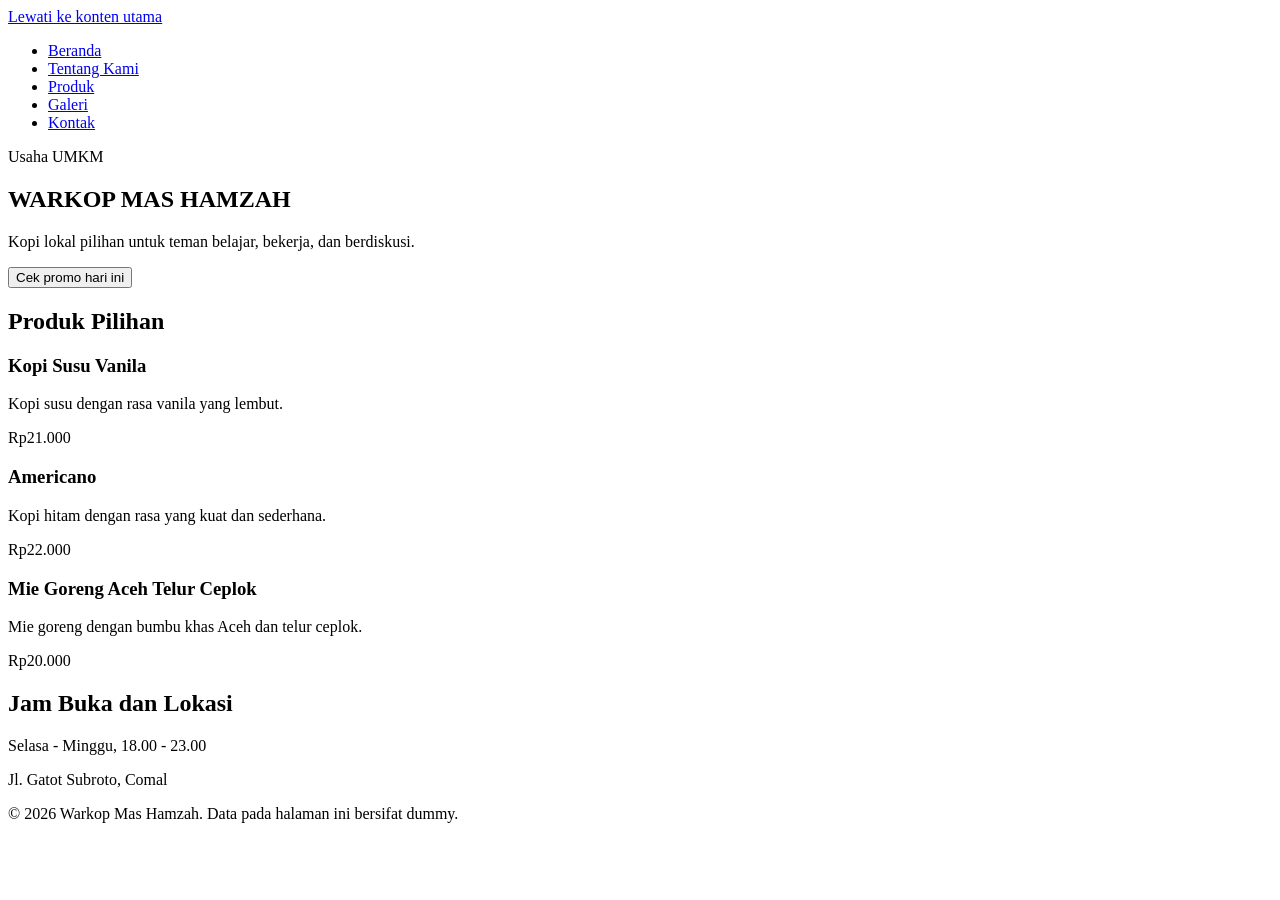
==== index.html @ b63a3e4b "feat: tambah form kontak aksesibel dan preview" ====
<!doctype html>
<html lang="id">
  <head>
    <meta charset="utf-8" />
    <meta name="viewport" content="width=device-width, initial-scale=1" />
    <title>Warkop Mas Hamzah - Website UMKM</title>
    <link rel="stylesheet" href="css/style.css" />
    <script src="js/script.js" defer></script>
  </head>

  <body>
    <a class="skip-link" href="#konten">Lewati ke konten utama</a>

    <header class="site-header">
      <nav class="nav" aria-label="Navigasi utama">
        <ul>
          <li><a href="index.html" aria-current="page">Beranda</a></li>
          <li><a href="tentang.html">Tentang Kami</a></li>
          <li><a href="produk.html">Produk</a></li>
          <li><a href="galeri.html">Galeri</a></li>
          <li><a href="kontak.html">Kontak</a></li>
        </ul>
      </nav>
    </header>

    <main id="konten" class="page">
      <section class="hero">
        <p class="eyebrow">Usaha UMKM</p>
        <h1>WARKOP MAS HAMZAH</h1>
        <p>Kopi lokal pilihan untuk teman belajar, bekerja, dan berdiskusi.</p>

        <button id="promoButton" type="button">Cek promo hari ini</button>
      </section>

      <section>
        <h2>Produk Pilihan</h2>

        <div class="produk-list">
          <article class="product-card">
            <h3>Kopi Susu Vanila</h3>
            <p>Kopi susu dengan rasa vanila yang lembut.</p>
            <p class="price">Rp21.000</p>
          </article>

          <article class="product-card">
            <h3>Americano</h3>
            <p>Kopi hitam dengan rasa yang kuat dan sederhana.</p>
            <p class="price">Rp22.000</p>
          </article>

          <article class="product-card">
            <h3>Mie Goreng Aceh Telur Ceplok</h3>
            <p>Mie goreng dengan bumbu khas Aceh dan telur ceplok.</p>
            <p class="price">Rp20.000</p>
          </article>
        </div>
      </section>

      <section>
        <h2>Jam Buka dan Lokasi</h2>
        <p>Selasa - Minggu, 18.00 - 23.00</p>
        <p>Jl. Gatot Subroto, Comal</p>
      </section>
    </main>

    <footer class="site-footer">
      <p>&copy; 2026 Warkop Mas Hamzah. Data pada halaman ini bersifat dummy.</p>
    </footer>
  </body>
</html>
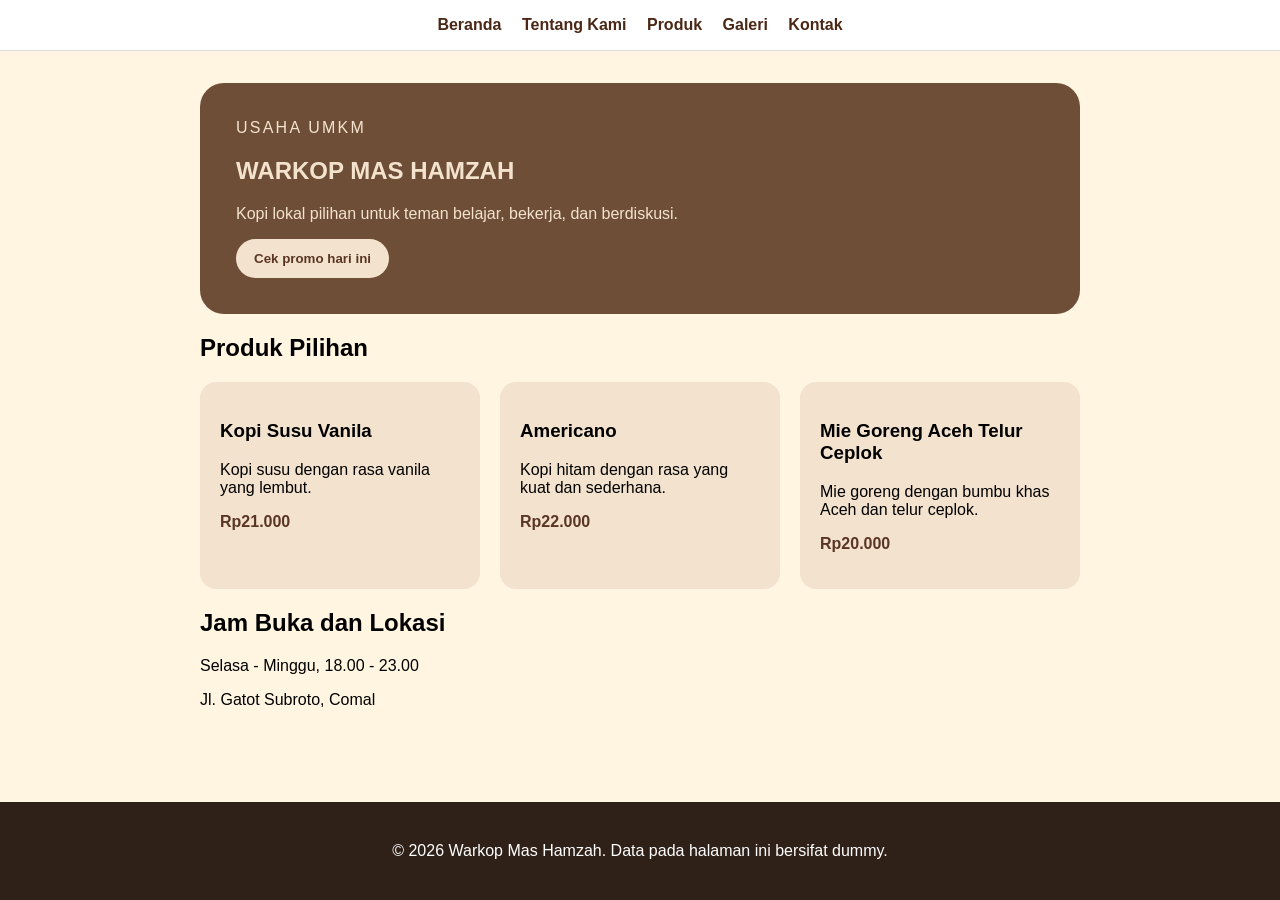
==== commit e991276b: "fix path CSS dan JS" ====
--- a/index.html
+++ b/index.html
@@ -4,8 +4,8 @@
     <meta charset="utf-8" />
     <meta name="viewport" content="width=device-width, initial-scale=1" />
     <title>Warkop Mas Hamzah - Website UMKM</title>
-    <link rel="stylesheet" href="css/style.css" />
-    <script src="js/script.js" defer></script>
+    <link rel="stylesheet" href="CSS/style.css" />
+    <script src="JS/script.js" defer></script>
   </head>
 
   <body>
--- a/CSS/style.css
+++ b/CSS/style.css
@@ -0,0 +1,241 @@
+body {
+  min-height: 100vh;
+  margin: 0;
+  color: #000000;
+  background: #FFF5E1;
+  font-family: Arial, sans-serif;
+  display: flex;
+  flex-direction: column;
+}
+
+.page {
+  flex: 1;
+  max-width: 920px;
+  width: 100%;
+  box-sizing: border-box;
+  margin: 0 auto;
+  padding: 32px 20px;
+}
+
+.hero {
+  padding: 36px;
+  color: #F3E3CE;
+  background: #6F4E37;
+  border-radius: 24px;
+}
+
+.eyebrow {
+  margin: 0 0 8px;
+  letter-spacing: 0.14em;
+  text-transform: uppercase;
+}
+
+button {
+  padding: 12px 18px;
+  color: #5A3525;
+  font-weight: 700;
+  cursor: pointer;
+  background: #F3E3CE;
+  border: 0;
+  border-radius: 999px;
+}
+
+.skip-link {
+  position: absolute;
+  top: 8px;
+  left: -9999px;
+  padding: 8px 12px;
+  color: white;
+  background: #2F2118;
+  text-decoration: none;
+}
+
+.skip-link:focus {
+  left: 8px;
+}
+
+.site-header {
+  padding: 16px 20px;
+  background: white;
+  border-bottom: 1px solid #DCDCDC;
+}
+
+.nav {
+  max-width: 920px;
+  margin: 0 auto;
+}
+
+.nav ul {
+  padding: 0;
+  margin: 0;
+  text-align: center;
+  list-style: none;
+}
+
+.nav li {
+  display: inline-block;
+  margin: 0 8px;
+}
+
+.nav a {
+  color: #4B2715;
+  font-weight: 700;
+  text-decoration: none;
+}
+
+.nav a:hover {
+  text-decoration: underline;
+}
+
+.nav a[aria-current="page"] {
+  font-weight: 800;
+}
+
+.produk-list {
+  display: flex;
+  flex-wrap: wrap;
+  gap: 20px;
+  margin-top: 20px;
+}
+
+.product-card {
+  flex: 1;
+  min-width: 200px;
+  padding: 20px;
+  background: #F3E3CE;
+  border-radius: 16px;
+}
+
+.price {
+  color: #5A3525;
+  font-weight: 700;
+}
+
+img {
+  display: block;
+  max-width: 100%;
+  height: auto;
+  border-radius: 16px;
+}
+
+figure {
+  margin: 0 0 24px;
+}
+
+figcaption {
+  margin-top: 8px;
+  color: #6B5B52;
+}
+
+table {
+  width: 100%;
+  border-collapse: collapse;
+}
+
+caption {
+  margin-bottom: 8px;
+  font-weight: 700;
+  text-align: left;
+}
+
+th,
+td {
+  padding: 10px;
+  text-align: left;
+  border: 1px solid #DCCBBC;
+}
+
+a:focus-visible,
+button:focus-visible {
+  outline: 3px solid #2563EB;
+  outline-offset: 3px;
+}
+
+.site-footer {
+  padding: 24px 20px;
+  color: white;
+  text-align: center;
+  background: #2F2118;
+}
+
+/* P04 - Form */
+
+form {
+  margin-top: 24px;
+}
+
+.field {
+  margin-bottom: 16px;
+}
+
+.field label {
+  display: block;
+  margin-bottom: 6px;
+  color: #4B2715;
+  font-weight: 700;
+}
+
+input,
+select,
+textarea {
+  box-sizing: border-box;
+  width: 100%;
+  padding: 12px;
+  color: #2F2118;
+  font: inherit;
+  background: #FFFFFF;
+  border: 2px solid #DCCBBC;
+  border-radius: 8px;
+}
+
+textarea {
+  resize: vertical;
+}
+
+fieldset {
+  margin: 0 0 16px;
+  padding: 16px;
+  border: 2px solid #DCCBBC;
+  border-radius: 12px;
+}
+
+legend {
+  padding: 0 8px;
+  color: #4B2715;
+  font-weight: 700;
+}
+
+fieldset label {
+  display: block;
+  margin: 10px 0;
+}
+
+fieldset input[type="radio"] {
+  width: auto;
+  margin-right: 8px;
+}
+
+form button {
+  margin-top: 4px;
+}
+
+.preview-section {
+  margin-top: 32px;
+}
+
+#preview-form {
+  padding: 16px;
+  overflow-x: auto;
+  white-space: pre-wrap;
+  color: #2F2118;
+  background: #FFFFFF;
+  border: 1px solid #DCCBBC;
+  border-radius: 12px;
+}
+
+input:focus-visible,
+select:focus-visible,
+textarea:focus-visible {
+  outline: 3px solid #2563EB;
+  outline-offset: 3px;
+}
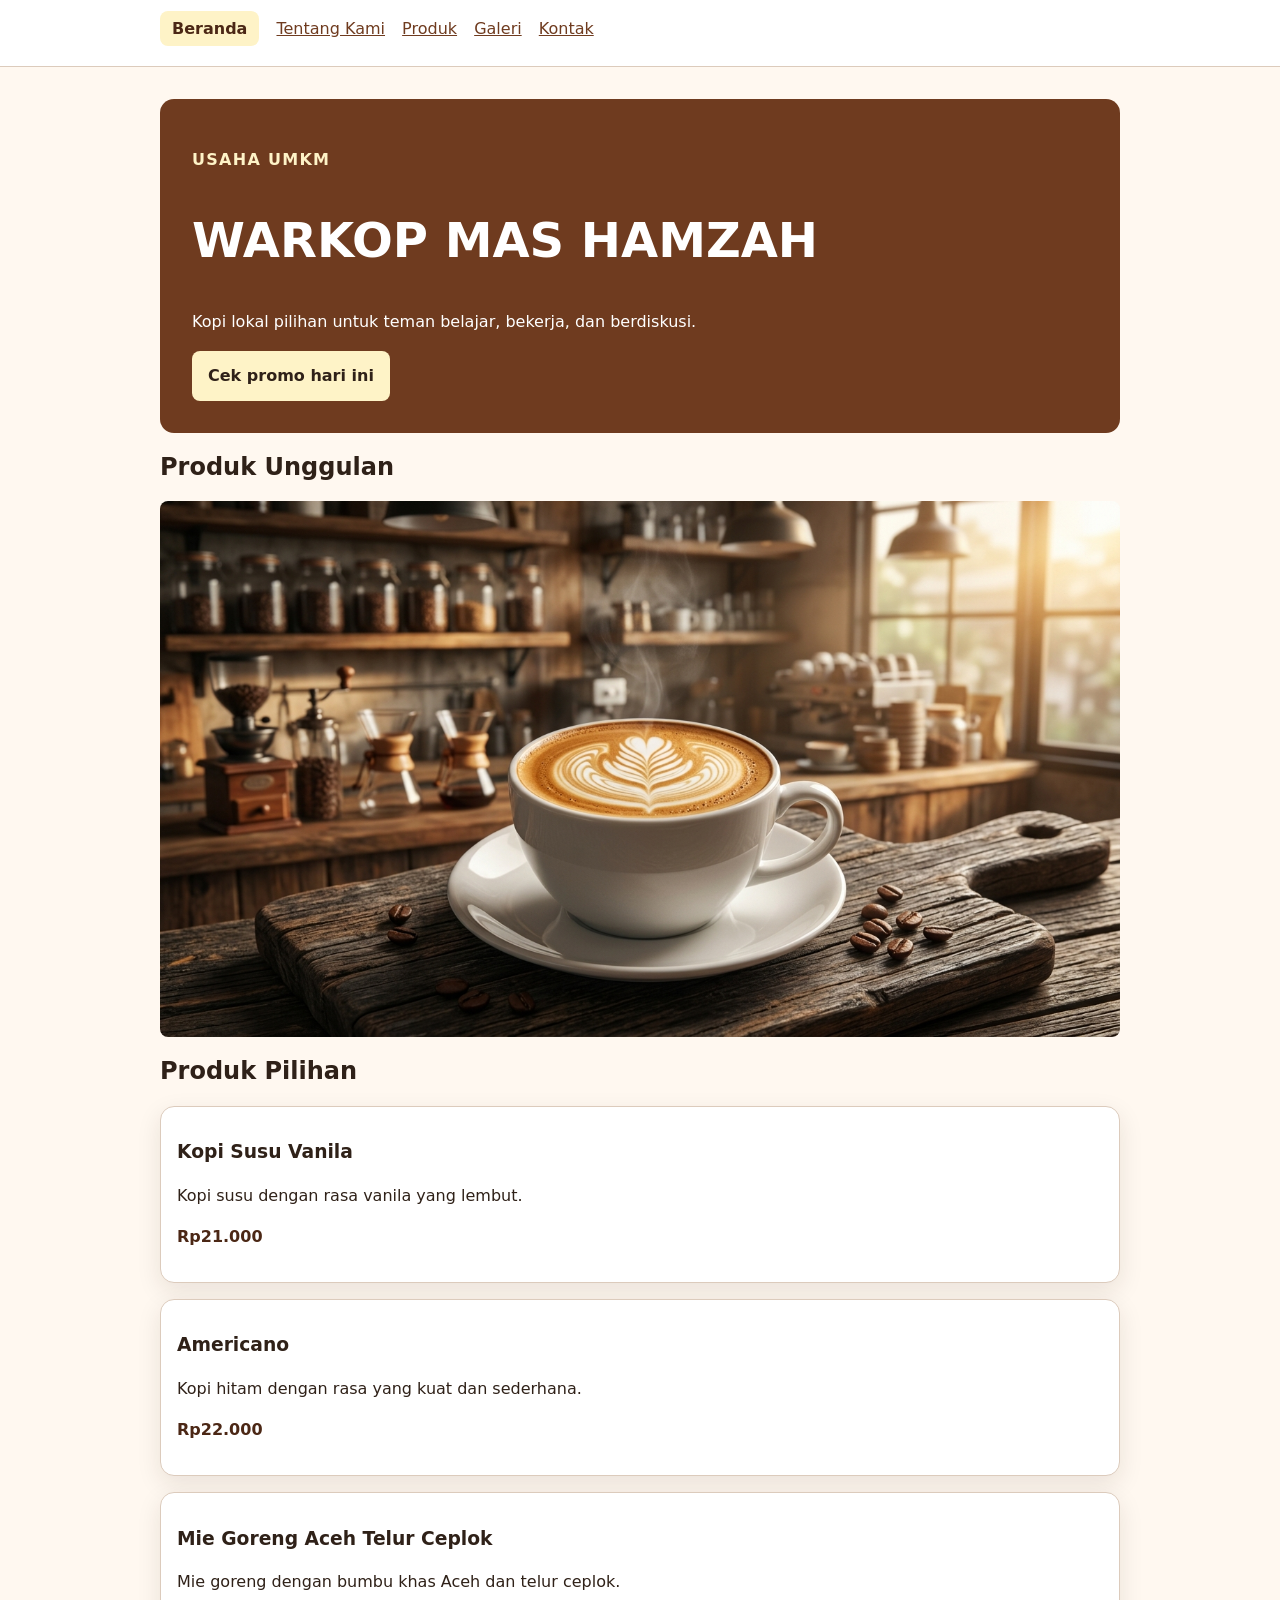
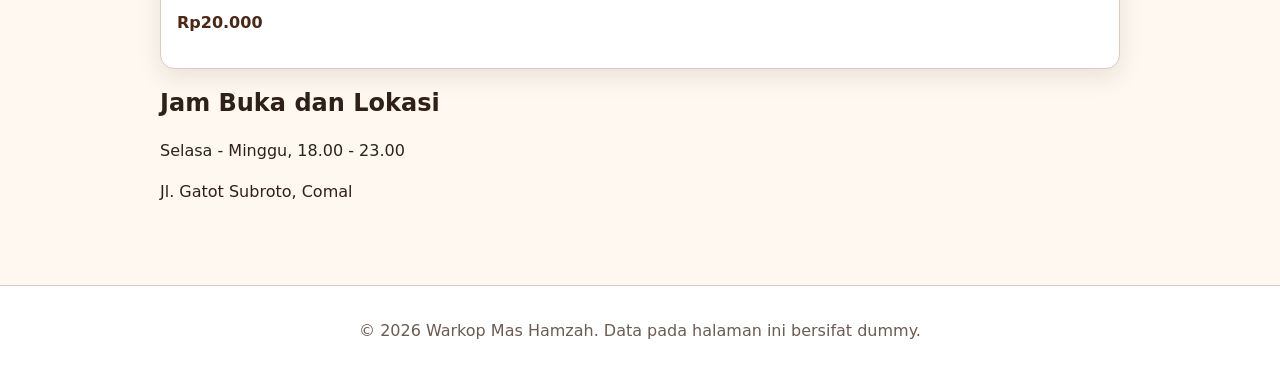
==== commit ab536ebf: "fix: tambah gambar produk yang hilang di beranda" ====
--- a/index.html
+++ b/index.html
@@ -31,6 +31,15 @@
 
         <button id="promoButton" type="button">Cek promo hari ini</button>
       </section>
+
+            <!-- Produk Unggulan -->
+      <section aria-labelledby="produk-title">
+        <h2 id="produk-title">Produk Unggulan</h2>
+
+        <img
+          src="assets/images/kopi.jpg"
+          alt="Etalase Kopi Mas Hamzah berisi beberapa kemasan kopi"
+        />
 
       <section>
         <h2>Produk Pilihan</h2>
--- a/CSS/style.css
+++ b/CSS/style.css
@@ -1,241 +1,283 @@
+:root {
+  --color-primary: #6f3b1f;
+  --color-primary-strong: #4b2715;
+  --color-text: #2f2118;
+  --color-muted: #6b5b52;
+  --color-surface: #ffffff;
+  --color-surface-soft: #fff8f0;
+  --color-border: #dccbbc;
+  --color-focus: #1d4ed8;
+  --color-highlight: #fef3c7;
+  --color-highlight-strong: #fde68a;
+
+  --space-1: 0.5rem;
+  --space-2: 0.75rem;
+  --space-3: 1rem;
+  --space-4: 1.5rem;
+  --space-5: 2rem;
+
+  --radius-sm: 0.5rem;
+  --radius-md: 0.875rem;
+
+  --shadow-card: 0 0.5rem 1.5rem rgb(47 33 24 / 0.1);
+}
+
+*,
+*::before,
+*::after {
+  box-sizing: border-box;
+}
+
+html {
+  color-scheme: light;
+}
+
 body {
-  min-height: 100vh;
   margin: 0;
-  color: #000000;
-  background: #FFF5E1;
-  font-family: Arial, sans-serif;
-  display: flex;
-  flex-direction: column;
-}
-
-.page {
-  flex: 1;
-  max-width: 920px;
-  width: 100%;
-  box-sizing: border-box;
-  margin: 0 auto;
-  padding: 32px 20px;
-}
-
-.hero {
-  padding: 36px;
-  color: #F3E3CE;
-  background: #6F4E37;
-  border-radius: 24px;
-}
-
-.eyebrow {
-  margin: 0 0 8px;
-  letter-spacing: 0.14em;
-  text-transform: uppercase;
-}
-
-button {
-  padding: 12px 18px;
-  color: #5A3525;
-  font-weight: 700;
-  cursor: pointer;
-  background: #F3E3CE;
-  border: 0;
-  border-radius: 999px;
-}
-
-.skip-link {
-  position: absolute;
-  top: 8px;
-  left: -9999px;
-  padding: 8px 12px;
-  color: white;
-  background: #2F2118;
-  text-decoration: none;
-}
-
-.skip-link:focus {
-  left: 8px;
-}
-
-.site-header {
-  padding: 16px 20px;
-  background: white;
-  border-bottom: 1px solid #DCDCDC;
-}
-
-.nav {
-  max-width: 920px;
-  margin: 0 auto;
-}
-
-.nav ul {
-  padding: 0;
-  margin: 0;
-  text-align: center;
-  list-style: none;
-}
-
-.nav li {
-  display: inline-block;
-  margin: 0 8px;
-}
-
-.nav a {
-  color: #4B2715;
-  font-weight: 700;
-  text-decoration: none;
-}
-
-.nav a:hover {
-  text-decoration: underline;
-}
-
-.nav a[aria-current="page"] {
-  font-weight: 800;
-}
-
-.produk-list {
-  display: flex;
-  flex-wrap: wrap;
-  gap: 20px;
-  margin-top: 20px;
-}
-
-.product-card {
-  flex: 1;
-  min-width: 200px;
-  padding: 20px;
-  background: #F3E3CE;
-  border-radius: 16px;
-}
-
-.price {
-  color: #5A3525;
-  font-weight: 700;
+  color: var(--color-text);
+  background: var(--color-surface-soft);
+  font-family: system-ui, -apple-system, BlinkMacSystemFont, "Segoe UI", sans-serif;
+  font-size: 1rem;
+  line-height: 1.6;
 }
 
 img {
   display: block;
   max-width: 100%;
   height: auto;
-  border-radius: 16px;
+  border-radius: var(--radius-sm);
+}
+
+a {
+  color: var(--color-primary);
+}
+
+a:hover {
+  color: var(--color-primary-strong);
+}
+
+:focus-visible {
+  outline: 3px solid var(--color-focus);
+  outline-offset: 3px;
+}
+
+.skip-link {
+  position: absolute;
+  top: -5rem;
+  left: var(--space-3);
+  padding: var(--space-2) var(--space-3);
+  color: var(--color-surface);
+  background: var(--color-text);
+}
+
+.skip-link:focus {
+  top: var(--space-3);
+}
+
+.site-header,
+.site-footer {
+  padding: var(--space-3) var(--space-4);
+  background: var(--color-surface);
+  border-bottom: 1px solid var(--color-border);
+}
+
+.site-footer {
+  margin-top: var(--space-5);
+  color: var(--color-muted);
+  text-align: center;
+  border-top: 1px solid var(--color-border);
+  border-bottom: 0;
+}
+
+.nav,
+.page {
+  width: min(100% - 2rem, 60rem);
+  margin-inline: auto;
+}
+
+.nav ul {
+  padding: 0;
+  margin: 0;
+  list-style: none;
+}
+
+.nav li {
+  display: inline-block;
+  margin: 0 var(--space-2) var(--space-1) 0;
+}
+
+.nav a[aria-current="page"] {
+  padding: var(--space-1) var(--space-2);
+  color: var(--color-primary-strong);
+  font-weight: 700;
+  text-decoration: none;
+  background: var(--color-highlight);
+  border-radius: var(--radius-sm);
+}
+
+.page {
+  padding-block: var(--space-5);
+}
+
+.hero {
+  padding: var(--space-5);
+  color: var(--color-surface);
+  background: var(--color-primary);
+  border-radius: var(--radius-md);
+}
+
+h1,
+h2,
+h3 {
+  line-height: 1.2;
+  text-wrap: balance;
+}
+
+h1 {
+  font-size: clamp(2rem, 6vw, 3rem);
+}
+
+.page p,
+.page li {
+  max-width: 68ch;
+}
+
+.eyebrow {
+  color: var(--color-primary);
+  font-weight: 800;
+  letter-spacing: 0.08em;
+  text-transform: uppercase;
+}
+
+.hero .eyebrow {
+  color: var(--color-highlight);
+}
+
+.price {
+  color: var(--color-primary-strong);
+  font-weight: 800;
+}
+
+button {
+  display: inline-block;
+  padding: var(--space-2) var(--space-3);
+  color: var(--color-surface);
+  font: inherit;
+  font-weight: 700;
+  text-decoration: none;
+  cursor: pointer;
+  background: var(--color-primary);
+  border: 0;
+  border-radius: var(--radius-sm);
+}
+
+button:hover {
+  color: var(--color-surface);
+  background: var(--color-primary-strong);
+}
+
+.hero button {
+  color: var(--color-text);
+  background: var(--color-highlight);
+}
+
+.hero button:hover {
+  color: var(--color-text);
+  background: var(--color-highlight-strong);
+}
+
+.product-card,
+.media-card,
+table,
+form {
+  margin-block: var(--space-3);
+  padding: var(--space-3);
+  background: var(--color-surface);
+  border: 1px solid var(--color-border);
+  border-radius: var(--radius-md);
+  box-shadow: var(--shadow-card);
 }
 
 figure {
-  margin: 0 0 24px;
-}
-
-figcaption {
-  margin-top: 8px;
-  color: #6B5B52;
+  margin-inline: 0;
+}
+
+figcaption,
+caption {
+  color: var(--color-muted);
 }
 
 table {
   width: 100%;
   border-collapse: collapse;
+  border-radius: 0;
 }
 
 caption {
-  margin-bottom: 8px;
+  margin-bottom: var(--space-2);
   font-weight: 700;
   text-align: left;
 }
 
 th,
 td {
-  padding: 10px;
+  padding: var(--space-2);
   text-align: left;
-  border: 1px solid #DCCBBC;
-}
-
-a:focus-visible,
-button:focus-visible {
-  outline: 3px solid #2563EB;
-  outline-offset: 3px;
-}
-
-.site-footer {
-  padding: 24px 20px;
-  color: white;
-  text-align: center;
-  background: #2F2118;
-}
-
-/* P04 - Form */
-
-form {
-  margin-top: 24px;
+  border: 1px solid var(--color-border);
+}
+
+th {
+  background: var(--color-surface-soft);
 }
 
 .field {
-  margin-bottom: 16px;
-}
-
-.field label {
+  margin-bottom: var(--space-3);
+}
+
+.field label,
+legend {
   display: block;
-  margin-bottom: 6px;
-  color: #4B2715;
-  font-weight: 700;
-}
-
-input,
-select,
-textarea {
-  box-sizing: border-box;
+  margin-bottom: var(--space-1);
+  font-weight: 700;
+}
+
+.field input,
+.field select,
+.field textarea {
   width: 100%;
-  padding: 12px;
-  color: #2F2118;
+  padding: var(--space-2);
+  color: inherit;
   font: inherit;
-  background: #FFFFFF;
-  border: 2px solid #DCCBBC;
-  border-radius: 8px;
-}
-
-textarea {
-  resize: vertical;
+  background: var(--color-surface);
+  border: 1px solid var(--color-border);
+  border-radius: var(--radius-sm);
+}
+
+input[type="radio"],
+input[type="checkbox"] {
+  width: auto;
 }
 
 fieldset {
-  margin: 0 0 16px;
-  padding: 16px;
-  border: 2px solid #DCCBBC;
-  border-radius: 12px;
-}
-
-legend {
-  padding: 0 8px;
-  color: #4B2715;
-  font-weight: 700;
+  margin: 0 0 var(--space-3);
+  padding: var(--space-3);
+  border: 1px solid var(--color-border);
+  border-radius: var(--radius-sm);
 }
 
 fieldset label {
   display: block;
-  margin: 10px 0;
-}
-
-fieldset input[type="radio"] {
-  width: auto;
-  margin-right: 8px;
-}
-
-form button {
-  margin-top: 4px;
-}
-
-.preview-section {
-  margin-top: 32px;
+  margin: var(--space-1) 0;
+}
+
+audio {
+  max-width: 100%;
 }
 
 #preview-form {
-  padding: 16px;
-  overflow-x: auto;
+  padding: var(--space-3);
   white-space: pre-wrap;
-  color: #2F2118;
-  background: #FFFFFF;
-  border: 1px solid #DCCBBC;
-  border-radius: 12px;
-}
-
-input:focus-visible,
-select:focus-visible,
-textarea:focus-visible {
-  outline: 3px solid #2563EB;
-  outline-offset: 3px;
+  background: var(--color-surface);
+  border: 1px solid var(--color-border);
+  border-radius: var(--radius-sm);
 }
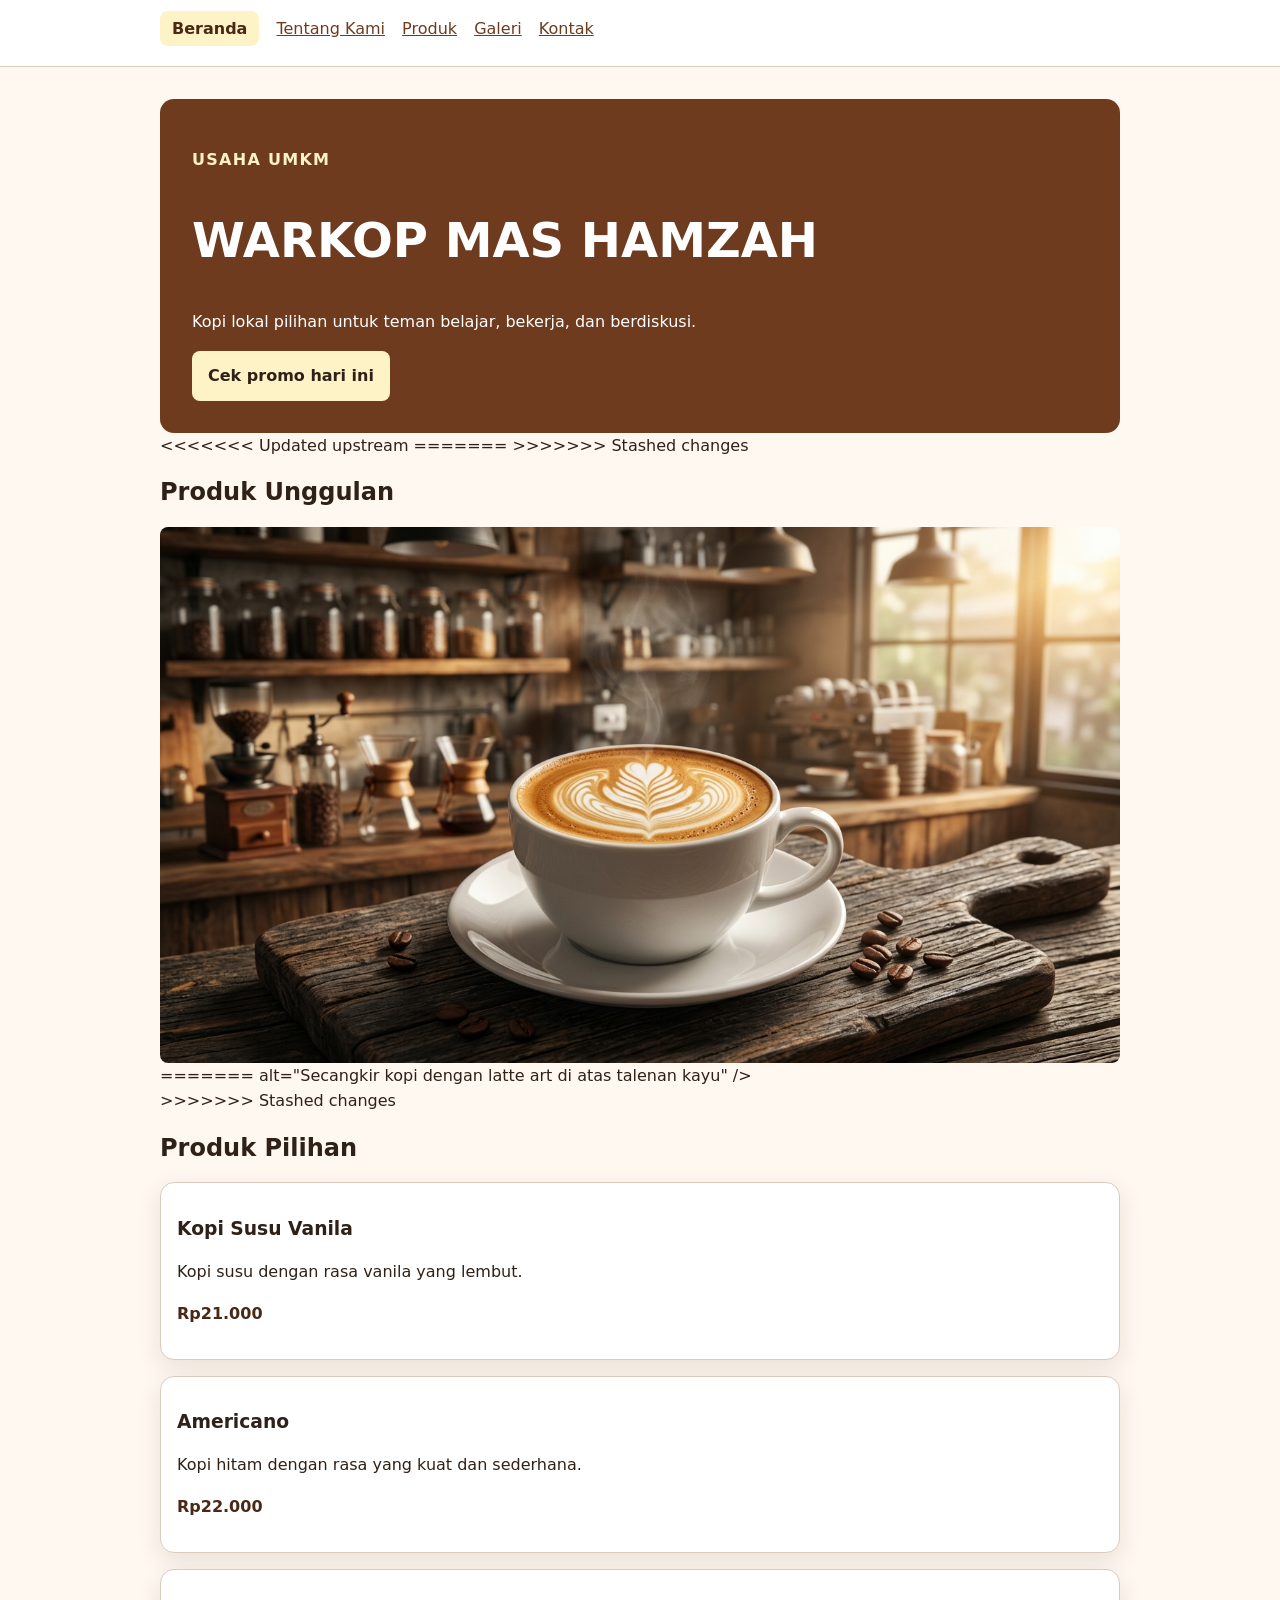
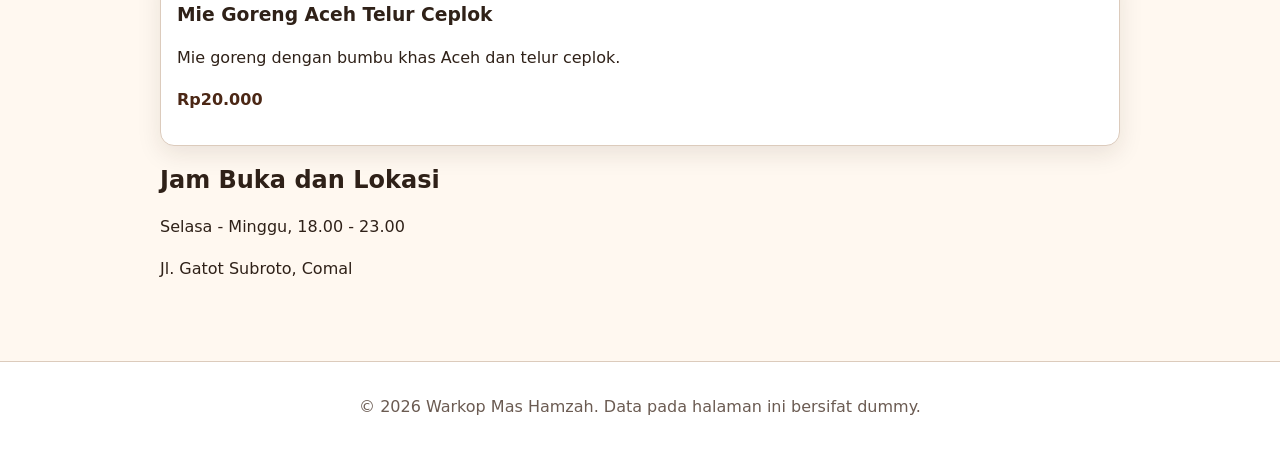
==== commit 8c28655b: "fix: tutup tag section produk unggulan" ====
--- a/index.html
+++ b/index.html
@@ -32,14 +32,24 @@
         <button id="promoButton" type="button">Cek promo hari ini</button>
       </section>
 
+<<<<<<< Updated upstream
             <!-- Produk Unggulan -->
+=======
+      <!-- Produk Unggulan -->
+>>>>>>> Stashed changes
       <section aria-labelledby="produk-title">
         <h2 id="produk-title">Produk Unggulan</h2>
 
         <img
           src="assets/images/kopi.jpg"
+<<<<<<< Updated upstream
           alt="Etalase Kopi Mas Hamzah berisi beberapa kemasan kopi"
         />
+=======
+          alt="Secangkir kopi dengan latte art di atas talenan kayu"
+        />
+      </section>
+>>>>>>> Stashed changes
 
       <section>
         <h2>Produk Pilihan</h2>
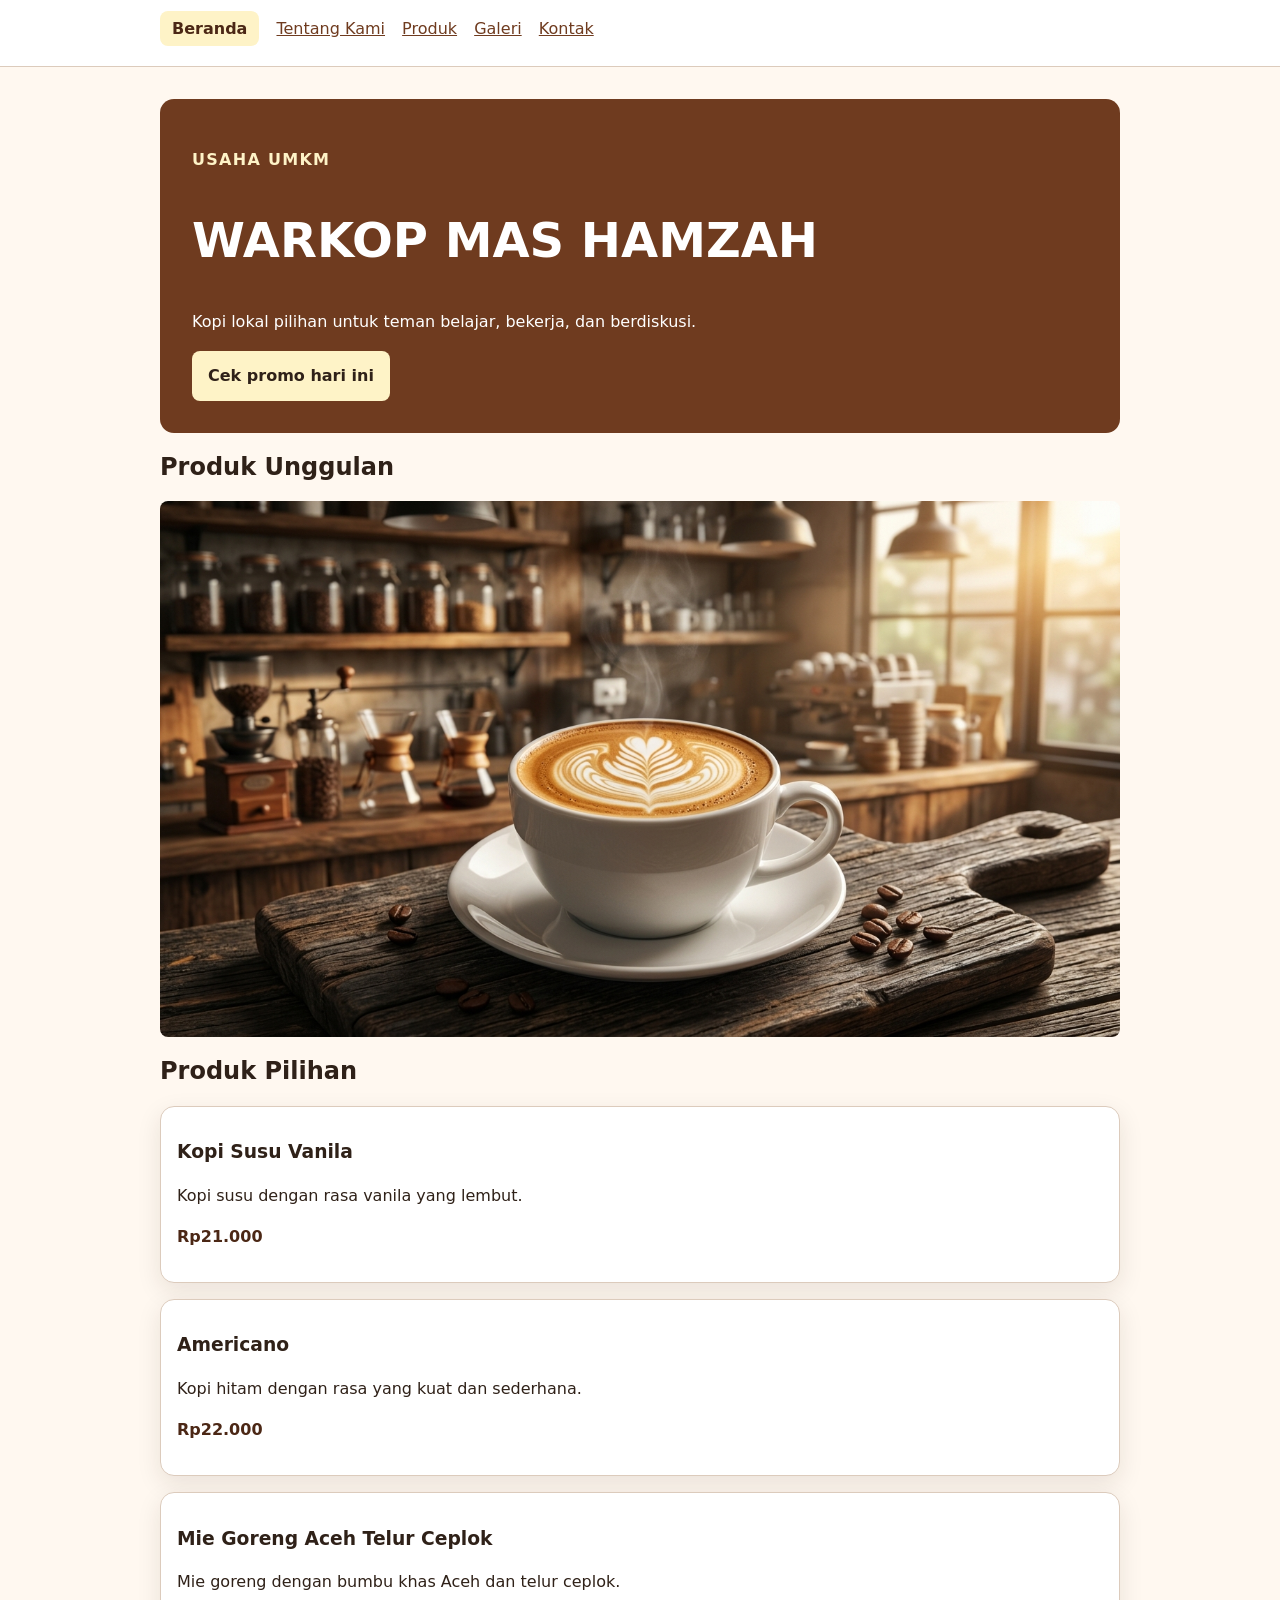
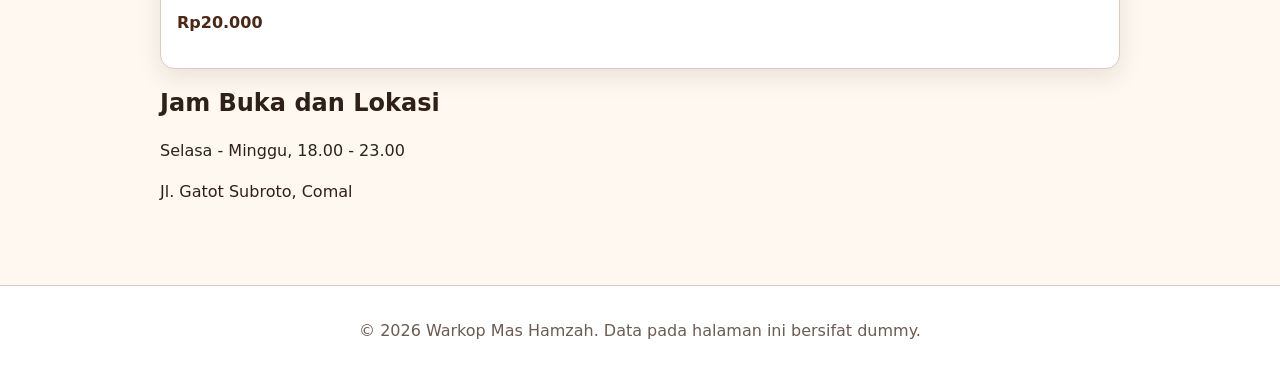
==== commit dc410879: "fix: hapus penanda konflik merge di index.html" ====
--- a/index.html
+++ b/index.html
@@ -32,27 +32,19 @@
         <button id="promoButton" type="button">Cek promo hari ini</button>
       </section>
 
-<<<<<<< Updated upstream
-            <!-- Produk Unggulan -->
-=======
       <!-- Produk Unggulan -->
->>>>>>> Stashed changes
       <section aria-labelledby="produk-title">
         <h2 id="produk-title">Produk Unggulan</h2>
 
         <img
           src="assets/images/kopi.jpg"
-<<<<<<< Updated upstream
-          alt="Etalase Kopi Mas Hamzah berisi beberapa kemasan kopi"
-        />
-=======
           alt="Secangkir kopi dengan latte art di atas talenan kayu"
         />
       </section>
->>>>>>> Stashed changes
 
-      <section>
-        <h2>Produk Pilihan</h2>
+      <!-- Produk Pilihan -->
+      <section aria-labelledby="pilihan-title">
+        <h2 id="pilihan-title">Produk Pilihan</h2>
 
         <div class="produk-list">
           <article class="product-card">
@@ -75,8 +67,9 @@
         </div>
       </section>
 
-      <section>
-        <h2>Jam Buka dan Lokasi</h2>
+      <!-- Jam Buka dan Lokasi -->
+      <section aria-labelledby="lokasi-title">
+        <h2 id="lokasi-title">Jam Buka dan Lokasi</h2>
         <p>Selasa - Minggu, 18.00 - 23.00</p>
         <p>Jl. Gatot Subroto, Comal</p>
       </section>
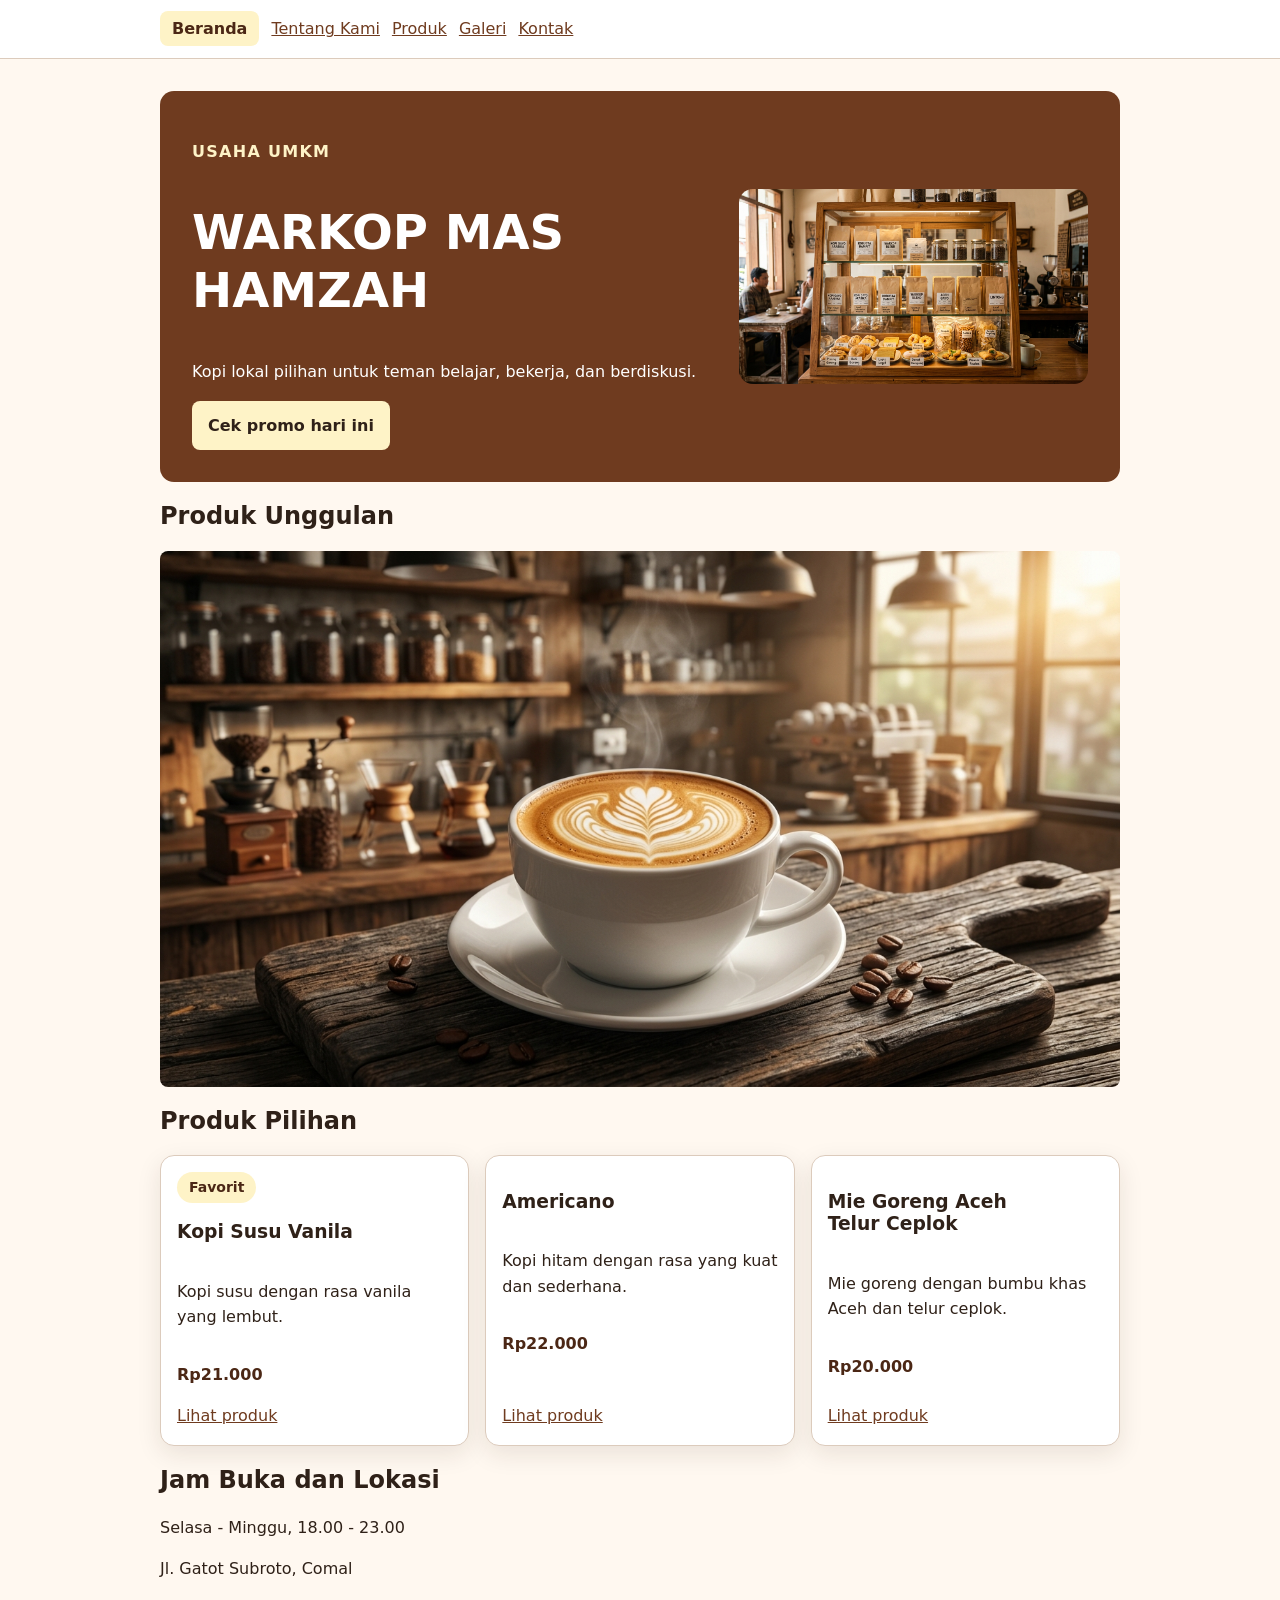
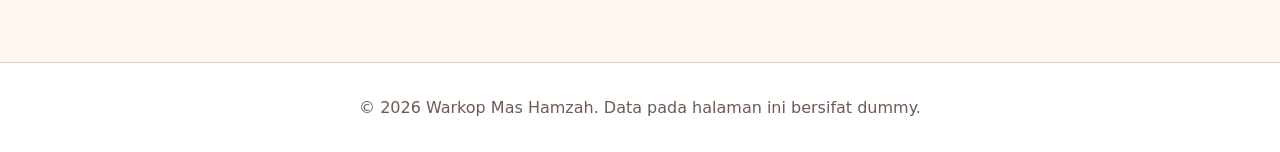
==== commit 671f431f: "feat: bangun layout flexbox dan grid" ====
--- a/index.html
+++ b/index.html
@@ -24,12 +24,20 @@
     </header>
 
     <main id="konten" class="page">
-      <section class="hero">
-        <p class="eyebrow">Usaha UMKM</p>
-        <h1>WARKOP MAS HAMZAH</h1>
-        <p>Kopi lokal pilihan untuk teman belajar, bekerja, dan berdiskusi.</p>
+      <section class="hero" aria-labelledby="hero-title">
+        <div class="hero-content">
+          <p class="eyebrow">Usaha UMKM</p>
+          <h1 id="hero-title">WARKOP MAS HAMZAH</h1>
+          <p>Kopi lokal pilihan untuk teman belajar, bekerja, dan berdiskusi.</p>
 
-        <button id="promoButton" type="button">Cek promo hari ini</button>
+          <button id="promoButton" type="button">Cek promo hari ini</button>
+        </div>
+
+        <img
+          class="hero-image"
+          src="assets/images/etalaseKopi.jpg"
+          alt="Etalase Warkop Mas Hamzah berisi kemasan kopi lokal dan jajanan"
+        />
       </section>
 
       <!-- Produk Unggulan -->
@@ -46,23 +54,33 @@
       <section aria-labelledby="pilihan-title">
         <h2 id="pilihan-title">Produk Pilihan</h2>
 
-        <div class="produk-list">
+        <div class="product-grid">
           <article class="product-card">
+            <span class="product-badge">Favorit</span>
             <h3>Kopi Susu Vanila</h3>
             <p>Kopi susu dengan rasa vanila yang lembut.</p>
             <p class="price">Rp21.000</p>
+            <div class="card-actions">
+              <a href="produk.html">Lihat produk</a>
+            </div>
           </article>
 
           <article class="product-card">
             <h3>Americano</h3>
             <p>Kopi hitam dengan rasa yang kuat dan sederhana.</p>
             <p class="price">Rp22.000</p>
+            <div class="card-actions">
+              <a href="produk.html">Lihat produk</a>
+            </div>
           </article>
 
           <article class="product-card">
             <h3>Mie Goreng Aceh Telur Ceplok</h3>
             <p>Mie goreng dengan bumbu khas Aceh dan telur ceplok.</p>
             <p class="price">Rp20.000</p>
+            <div class="card-actions">
+              <a href="produk.html">Lihat produk</a>
+            </div>
           </article>
         </div>
       </section>
--- a/CSS/style.css
+++ b/CSS/style.css
@@ -32,7 +32,11 @@
   color-scheme: light;
 }
 
+/* P06: Flexbox kolom agar footer berada di bawah dan konsisten di semua halaman. */
 body {
+  display: flex;
+  flex-direction: column;
+  min-height: 100vh;
   margin: 0;
   color: var(--color-text);
   background: var(--color-surface-soft);
@@ -74,6 +78,12 @@
   top: var(--space-3);
 }
 
+/* a:hover (specificity lebih tinggi dari .skip-link) akan mengubah warna teks
+   menjadi cokelat gelap di atas latar gelap; rule ini menjaga teks tetap terbaca. */
+.skip-link:hover {
+  color: var(--color-surface);
+}
+
 .site-header,
 .site-footer {
   padding: var(--space-3) var(--space-4);
@@ -95,15 +105,28 @@
   margin-inline: auto;
 }
 
+/* P06: konten utama mengisi ruang kosong sehingga footer turun ke bawah. */
+.page {
+  flex: 1;
+}
+
+/* P06-02: .nav memakai Flexbox. Main axis horizontal, align-items mengatur cross axis. */
+.nav {
+  display: flex;
+  gap: var(--space-3);
+  align-items: center;
+  justify-content: space-between;
+}
+
+/* P06: daftar menu juga Flexbox satu dimensi; flex-wrap menurunkan item jika ruang habis. */
 .nav ul {
+  display: flex;
+  flex-wrap: wrap;
+  align-items: center;
+  gap: var(--space-1) var(--space-2);
   padding: 0;
   margin: 0;
   list-style: none;
-}
-
-.nav li {
-  display: inline-block;
-  margin: 0 var(--space-2) var(--space-1) 0;
 }
 
 .nav a[aria-current="page"] {
@@ -119,11 +142,27 @@
   padding-block: var(--space-5);
 }
 
+/* P06-02: hero memakai Grid dua track (teks dan gambar). */
 .hero {
+  display: grid;
+  grid-template-columns: 1.2fr 0.8fr;
+  gap: var(--space-4);
+  align-items: center;
   padding: var(--space-5);
   color: var(--color-surface);
   background: var(--color-primary);
   border-radius: var(--radius-md);
+}
+
+.hero-image {
+  width: 100%;
+  border-radius: var(--radius-md);
+}
+
+/* Outline biru (#1d4ed8) di atas latar cokelat hero kontrasnya rendah (sekitar 1,4:1),
+   jadi di dalam hero focus indicator memakai warna highlight. */
+.hero :focus-visible {
+  outline-color: var(--color-highlight);
 }
 
 h1,
@@ -158,7 +197,9 @@
   font-weight: 800;
 }
 
-button {
+/* .button dipakai oleh tautan "Tanya produk" agar tampil seperti tombol. */
+button,
+.button {
   display: inline-block;
   padding: var(--space-2) var(--space-3);
   color: var(--color-surface);
@@ -171,7 +212,8 @@
   border-radius: var(--radius-sm);
 }
 
-button:hover {
+button:hover,
+.button:hover {
   color: var(--color-surface);
   background: var(--color-primary-strong);
 }
@@ -196,6 +238,62 @@
   border: 1px solid var(--color-border);
   border-radius: var(--radius-md);
   box-shadow: var(--shadow-card);
+}
+
+/* P06-02: Grid untuk kumpulan card (kolom dan baris).
+   product-grid 3 track, gallery-grid 2 track. */
+.product-grid,
+.gallery-grid {
+  display: grid;
+  grid-template-columns: repeat(3, minmax(0, 1fr));
+  gap: var(--space-3);
+}
+
+.gallery-grid {
+  grid-template-columns: repeat(2, minmax(0, 1fr));
+}
+
+/* Jarak antarcard sudah diatur gap, jadi margin card di dalam grid dinolkan. */
+.product-grid .product-card,
+.gallery-grid .media-card {
+  margin-block: 0;
+}
+
+/* P06-02: isi card memakai Flexbox kolom (main axis vertikal). */
+.product-card {
+  display: flex;
+  flex-direction: column;
+}
+
+.product-badge {
+  align-self: flex-start;
+  padding: 0.25rem var(--space-2);
+  color: var(--color-primary-strong);
+  font-size: 0.875rem;
+  font-weight: 800;
+  background: var(--color-highlight);
+  border-radius: 999px;
+}
+
+/* P06-02: kelompok aksi memakai Flexbox satu baris.
+   margin-top: auto mendorong aksi ke dasar card. */
+.card-actions {
+  display: flex;
+  gap: var(--space-2);
+  align-items: center;
+  flex-wrap: wrap;
+  margin-top: auto;
+}
+
+/* P06: figure galeri disusun vertikal (gambar lalu keterangan). */
+.media-card {
+  display: flex;
+  flex-direction: column;
+  gap: var(--space-2);
+}
+
+.media-card figcaption {
+  margin: 0;
 }
 
 figure {
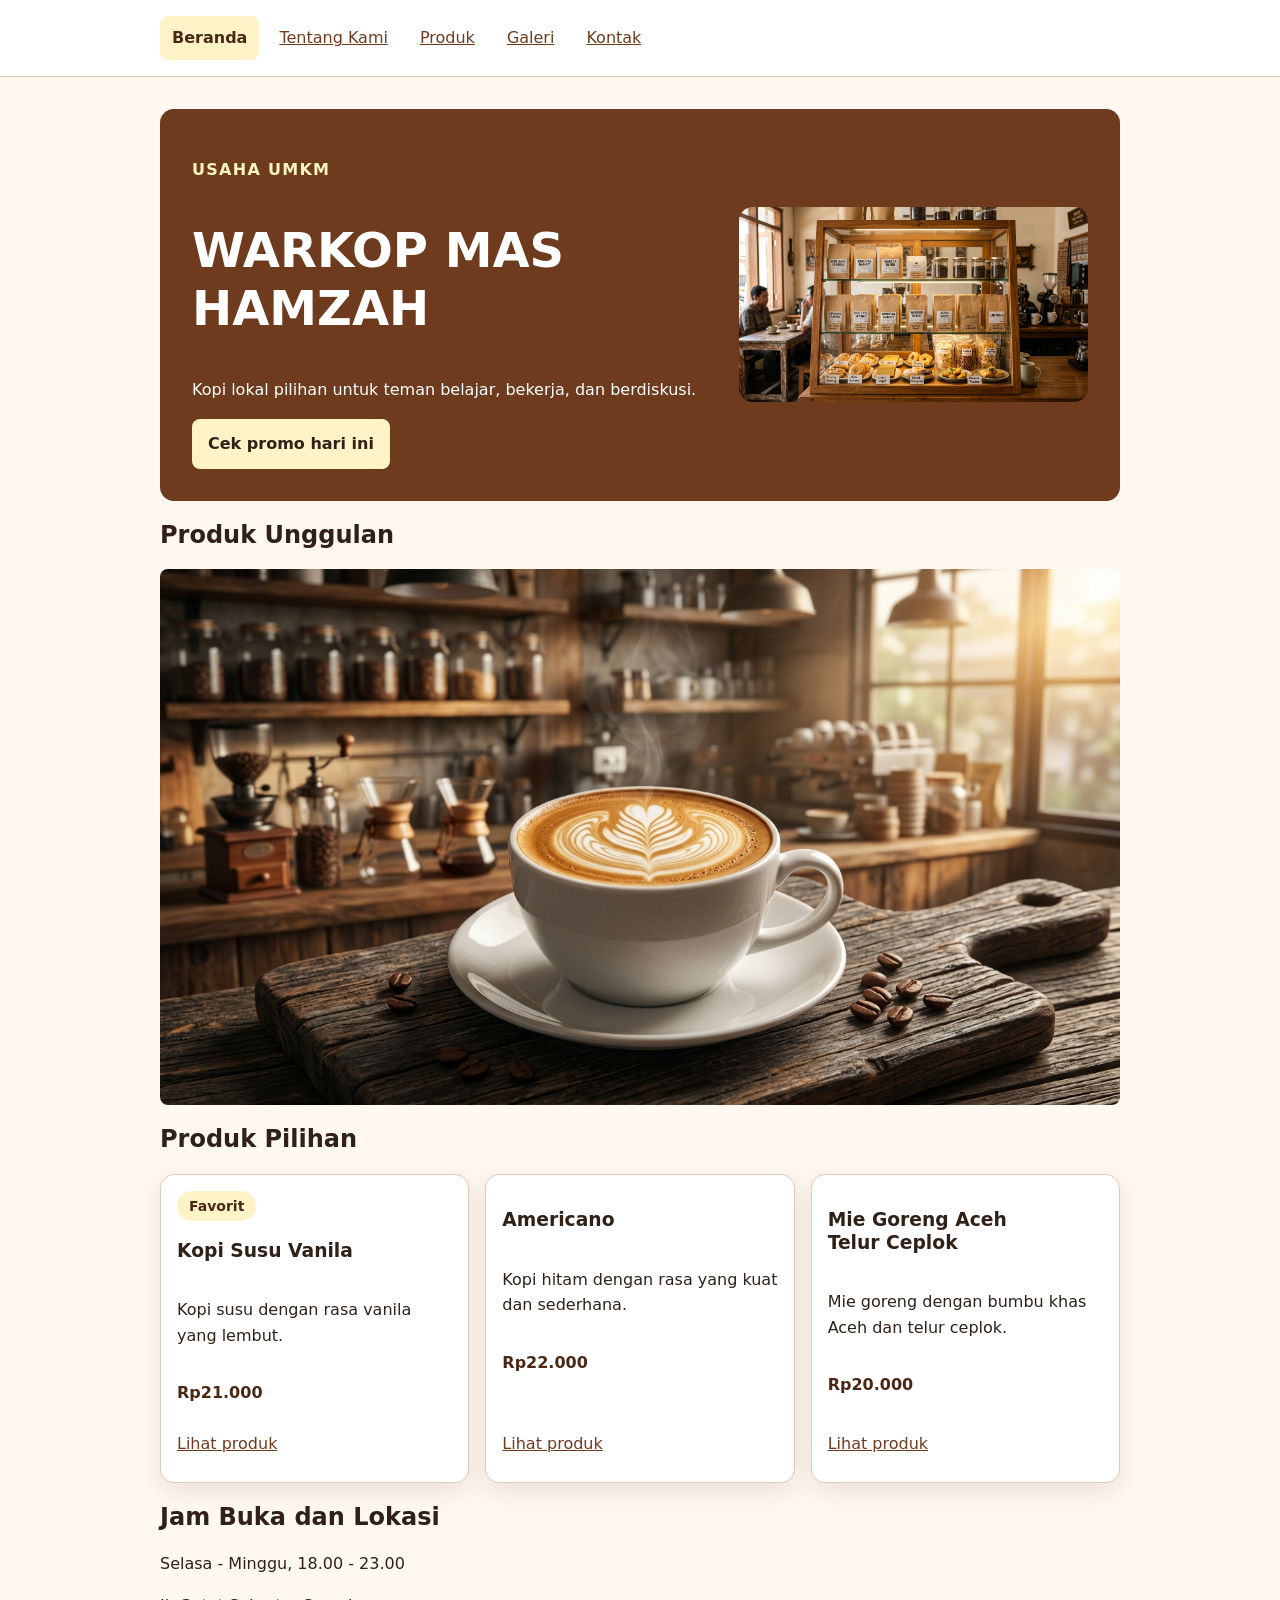
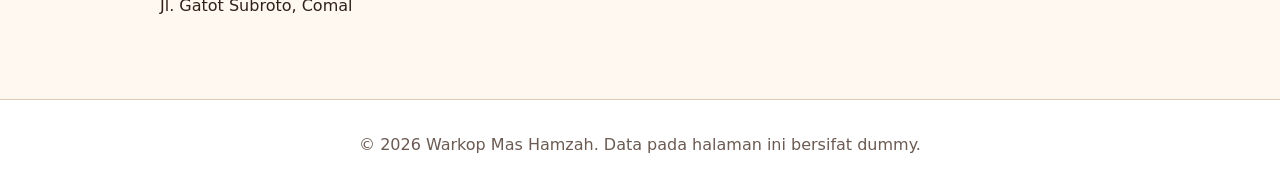
==== commit 2287b031: "feat: terapkan responsive mobile-first" ====
--- a/index.html
+++ b/index.html
@@ -36,6 +36,8 @@
         <img
           class="hero-image"
           src="assets/images/etalaseKopi.jpg"
+          width="1376"
+          height="768"
           alt="Etalase Warkop Mas Hamzah berisi kemasan kopi lokal dan jajanan"
         />
       </section>
@@ -46,6 +48,8 @@
 
         <img
           src="assets/images/kopi.jpg"
+          width="1376"
+          height="768"
           alt="Secangkir kopi dengan latte art di atas talenan kayu"
         />
       </section>
--- a/CSS/style.css
+++ b/CSS/style.css
@@ -19,6 +19,9 @@
   --radius-sm: 0.5rem;
   --radius-md: 0.875rem;
 
+  /* P07-01: ukuran minimum area sentuh (sekitar 44px) untuk tautan dan tombol. */
+  --target-size: 2.75rem;
+
   --shadow-card: 0 0.5rem 1.5rem rgb(47 33 24 / 0.1);
 }
 
@@ -30,6 +33,9 @@
 
 html {
   color-scheme: light;
+  /* P07-01: cegah browser ponsel memperbesar teks sendiri saat layar diputar. */
+  -webkit-text-size-adjust: 100%;
+  text-size-adjust: 100%;
 }
 
 /* P06: Flexbox kolom agar footer berada di bawah dan konsisten di semua halaman. */
@@ -37,6 +43,9 @@
   display: flex;
   flex-direction: column;
   min-height: 100vh;
+  /* P07-01: 100dvh mengikuti tinggi layar ponsel yang sebenarnya (bar alamat naik/turun).
+     Browser lama yang belum mendukung tetap memakai 100vh di atas. */
+  min-height: 100dvh;
   margin: 0;
   color: var(--color-text);
   background: var(--color-surface-soft);
@@ -91,6 +100,13 @@
   border-bottom: 1px solid var(--color-border);
 }
 
+/* P07-01: .nav sudah mengatur lebar dan margin tepinya sendiri (lihat di bawah).
+   Padding horizontal header dinolkan agar jarak tepi tidak bertumpuk dua kali
+   (sebelumnya menu hanya selebar 240px pada layar 320px). */
+.site-header {
+  padding-inline: 0;
+}
+
 .site-footer {
   margin-top: var(--space-5);
   color: var(--color-muted);
@@ -113,42 +129,55 @@
 /* P06-02: .nav memakai Flexbox. Main axis horizontal, align-items mengatur cross axis. */
 .nav {
   display: flex;
+  flex-direction: column;
   gap: var(--space-3);
-  align-items: center;
-  justify-content: space-between;
-}
-
-/* P06: daftar menu juga Flexbox satu dimensi; flex-wrap menurunkan item jika ruang habis. */
+  align-items: flex-start;
+}
+
+/* P06: daftar menu juga Flexbox satu dimensi; flex-wrap menurunkan item jika ruang habis.
+   P07-02 (mobile-first): baseline menu ditumpuk satu kolom. align-items: flex-start wajib di sini,
+   sebab align-items: center dari P06 akan memusatkan tautan secara horizontal pada kolom.
+   Jarak antarmenu cukup dari tinggi tautan (44px), jadi gap vertikal dinolkan. */
 .nav ul {
   display: flex;
+  flex-direction: column;
   flex-wrap: wrap;
-  align-items: center;
-  gap: var(--space-1) var(--space-2);
+  align-items: flex-start;
+  gap: 0;
   padding: 0;
   margin: 0;
   list-style: none;
 }
 
+/* P07-01: semua tautan menu memakai ukuran yang sama (bukan hanya halaman aktif),
+   sehingga area sentuh minimal 44px dan posisi menu tidak bergeser antarhalaman. */
+.nav a {
+  display: inline-flex;
+  align-items: center;
+  min-height: var(--target-size);
+  padding-inline: var(--space-2);
+  border-radius: var(--radius-sm);
+}
+
 .nav a[aria-current="page"] {
-  padding: var(--space-1) var(--space-2);
   color: var(--color-primary-strong);
   font-weight: 700;
   text-decoration: none;
   background: var(--color-highlight);
-  border-radius: var(--radius-sm);
 }
 
 .page {
-  padding-block: var(--space-5);
-}
-
-/* P06-02: hero memakai Grid dua track (teks dan gambar). */
+  padding-block: var(--space-4);
+}
+
+/* P07-01 (mobile-first): hero dimulai satu kolom (teks lalu gambar, sama dengan urutan HTML).
+   minmax(0, 1fr) mencegah isi memaksa kolom melebar melebihi layar. */
 .hero {
   display: grid;
-  grid-template-columns: 1.2fr 0.8fr;
+  grid-template-columns: minmax(0, 1fr);
   gap: var(--space-4);
   align-items: center;
-  padding: var(--space-5);
+  padding: var(--space-4);
   color: var(--color-surface);
   background: var(--color-primary);
   border-radius: var(--radius-md);
@@ -170,6 +199,8 @@
 h3 {
   line-height: 1.2;
   text-wrap: balance;
+  /* P07-01: kata panjang dipatahkan alih-alih memotong atau melebarkan halaman. */
+  overflow-wrap: break-word;
 }
 
 h1 {
@@ -197,10 +228,12 @@
   font-weight: 800;
 }
 
-/* .button dipakai oleh tautan "Tanya produk" agar tampil seperti tombol. */
+/* .button dipakai oleh tautan "Tanya produk" agar tampil seperti tombol.
+   P07-01: min-height menjaga area sentuh tombol minimal 44px. */
 button,
 .button {
   display: inline-block;
+  min-height: var(--target-size);
   padding: var(--space-2) var(--space-3);
   color: var(--color-surface);
   font: inherit;
@@ -228,9 +261,10 @@
   background: var(--color-highlight-strong);
 }
 
+/* P07-01: tabel dikeluarkan dari gabungan selektor ini karena kini dibungkus .table-scroll
+   (lihat bagian tabel). */
 .product-card,
 .media-card,
-table,
 form {
   margin-block: var(--space-3);
   padding: var(--space-3);
@@ -241,16 +275,12 @@
 }
 
 /* P06-02: Grid untuk kumpulan card (kolom dan baris).
-   product-grid 3 track, gallery-grid 2 track. */
+   P07-01 (mobile-first): dimulai satu kolom; jumlah kolom bertambah lewat media query di bawah. */
 .product-grid,
 .gallery-grid {
   display: grid;
-  grid-template-columns: repeat(3, minmax(0, 1fr));
+  grid-template-columns: minmax(0, 1fr);
   gap: var(--space-3);
-}
-
-.gallery-grid {
-  grid-template-columns: repeat(2, minmax(0, 1fr));
 }
 
 /* Jarak antarcard sudah diatur gap, jadi margin card di dalam grid dinolkan. */
@@ -285,6 +315,13 @@
   margin-top: auto;
 }
 
+/* P07-01: tautan teks di dalam kartu (mis. "Lihat produk") diberi tinggi sentuh 44px. */
+.card-actions a {
+  display: inline-flex;
+  align-items: center;
+  min-height: var(--target-size);
+}
+
 /* P06: figure galeri disusun vertikal (gambar lalu keterangan). */
 .media-card {
   display: flex;
@@ -305,10 +342,33 @@
   color: var(--color-muted);
 }
 
+/* P07-02: .table-scroll membungkus tabel; hanya pembungkus ini yang menangani scroll horizontal,
+   bukan seluruh halaman. Tampilan kartunya (border, bayangan, padding) berasal dari P07-01. */
+.table-scroll {
+  max-width: 100%;
+  margin-block: var(--space-3);
+  padding: var(--space-3);
+  overflow-x: auto;
+  background: var(--color-surface);
+  border: 1px solid var(--color-border);
+  border-radius: var(--radius-md);
+  box-shadow: var(--shadow-card);
+}
+
+/* Pembungkus punya tabindex="0", jadi indikator fokusnya dibuat eksplisit. */
+.table-scroll:focus-visible {
+  outline: 3px solid var(--color-focus);
+  outline-offset: 3px;
+}
+
+/* Lebar minimum membuat kolom tetap terbaca; di layar sempit tabel digulir di dalam pembungkus. */
+.table-scroll table {
+  min-width: 40rem;
+}
+
 table {
   width: 100%;
   border-collapse: collapse;
-  border-radius: 0;
 }
 
 caption {
@@ -351,12 +411,19 @@
   border-radius: var(--radius-sm);
 }
 
+/* P07-01: pilihan radio/checkbox dibuat lebih besar dan labelnya setinggi area sentuh. */
 input[type="radio"],
 input[type="checkbox"] {
-  width: auto;
-}
-
+  flex: none;
+  width: 1.25rem;
+  height: 1.25rem;
+  margin: 0;
+}
+
+/* P07-01: fieldset punya min-width bawaan = lebar isi terpanjang yang bisa melebarkan form
+   di layar kecil; min-width: 0 membuatnya mengikuti lebar wadah. */
 fieldset {
+  min-width: 0;
   margin: 0 0 var(--space-3);
   padding: var(--space-3);
   border: 1px solid var(--color-border);
@@ -364,18 +431,83 @@
 }
 
 fieldset label {
-  display: block;
-  margin: var(--space-1) 0;
+  display: flex;
+  align-items: center;
+  gap: var(--space-1);
+  min-height: var(--target-size);
+}
+
+/* P07-01: tombol kirim penuh selebar form di layar kecil agar mudah disentuh. */
+form button[type="submit"] {
+  width: 100%;
 }
 
 audio {
+  width: 100%;
   max-width: 100%;
 }
 
 #preview-form {
   padding: var(--space-3);
   white-space: pre-wrap;
+  /* P07-01: teks panjang tanpa spasi (mis. email atau pesan) dipatahkan, tidak melebarkan halaman. */
+  overflow-wrap: anywhere;
   background: var(--color-surface);
   border: 1px solid var(--color-border);
   border-radius: var(--radius-sm);
+}
+
+/* ==========================================================================
+   P07-02: Media query mobile-first, diletakkan di akhir stylesheet.
+   Semua aturan di atas adalah baseline layar kecil (satu kolom); breakpoint hanya MENAMBAH
+   layout saat ruang cukup. Satuan rem mengikuti ukuran huruf bawaan browser pengguna.
+   ========================================================================== */
+
+/* >= 42rem (672px): menu berbaris dan galeri dua kolom. */
+@media (min-width: 42rem) {
+  .page {
+    padding-block: var(--space-5);
+  }
+
+  .hero {
+    padding: var(--space-5);
+  }
+
+  .nav ul {
+    flex-direction: row;
+    align-items: center;
+    gap: 0 var(--space-1);
+  }
+
+  .gallery-grid {
+    grid-template-columns: repeat(2, minmax(0, 1fr));
+  }
+
+  form button[type="submit"] {
+    width: auto;
+  }
+}
+
+/* >= 48rem (768px): hero teks + gambar berdampingan; kartu produk dua kolom. */
+@media (min-width: 48rem) {
+  .hero {
+    grid-template-columns: 1.2fr 0.8fr;
+  }
+
+  .product-grid {
+    grid-template-columns: repeat(2, minmax(0, 1fr));
+  }
+}
+
+/* >= 60rem (960px): navigasi satu baris dengan tepi rata; kartu produk tiga kolom. */
+@media (min-width: 60rem) {
+  .nav {
+    flex-direction: row;
+    align-items: center;
+    justify-content: space-between;
+  }
+
+  .product-grid {
+    grid-template-columns: repeat(3, minmax(0, 1fr));
+  }
 }
